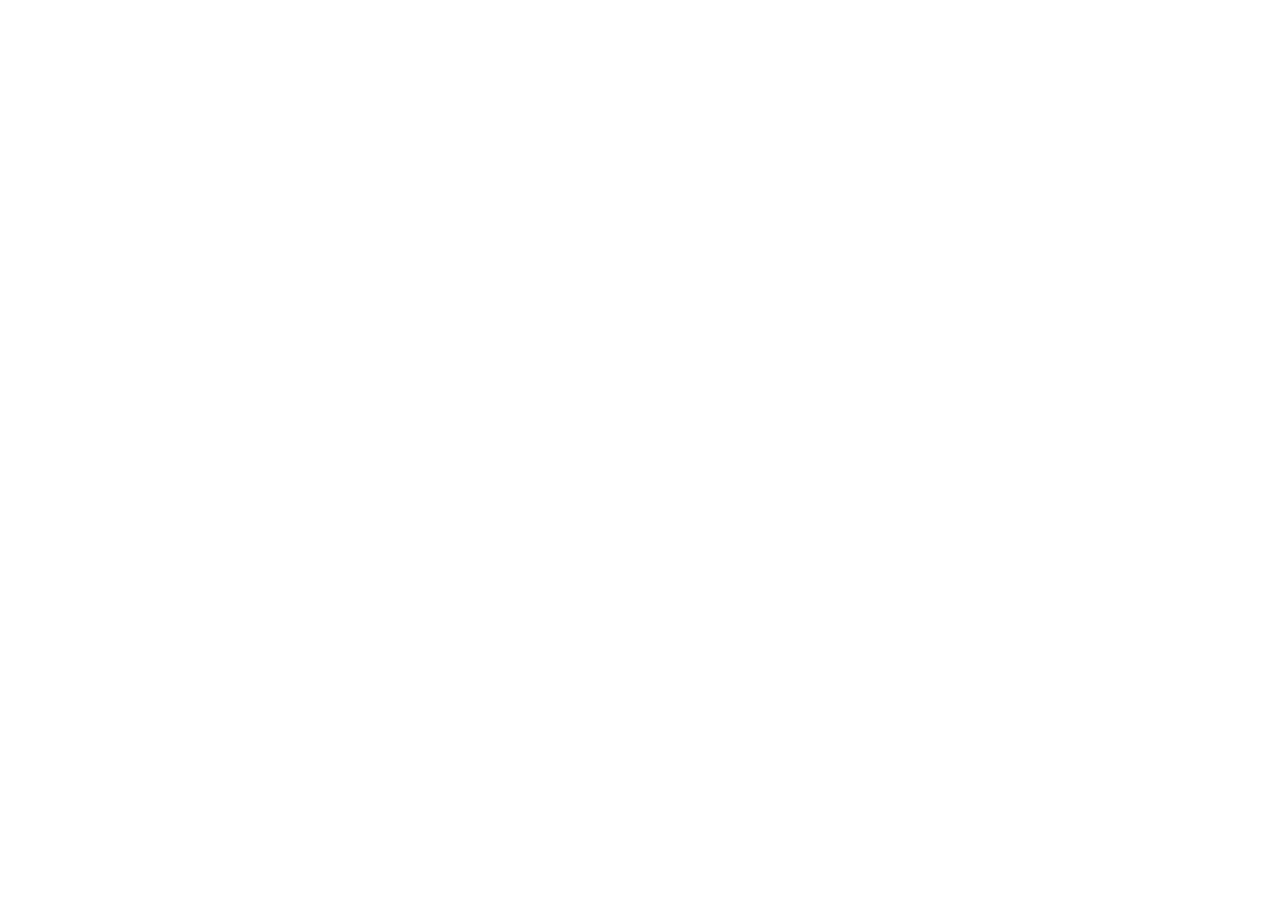
==== screen1.html @ b7ee843f "Add Lakeside dessert menu screen1.html" ====
<!doctype html><html lang="en"><head><meta charset="utf-8"><meta name="viewport" content="width=device-width,initial-scale=1"><title>Lakeside • Screen 1</title><link rel="stylesheet" href="style.css"></head><body><div id="stage"></div><script src="menu-data.js"></script><script src="app.js"></script></body></html>
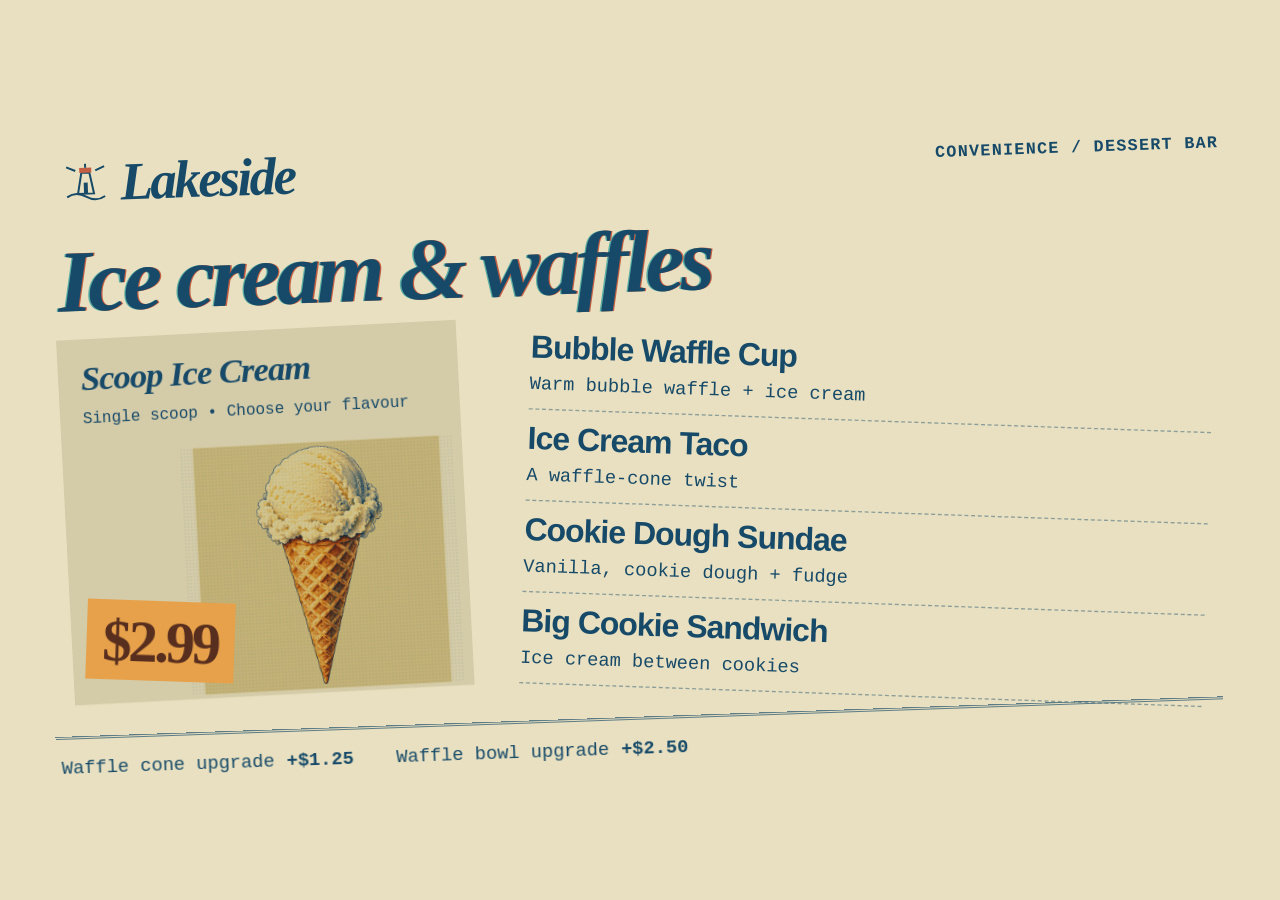
==== commit 747efc17: "Redesign dessert TV menus with Retro Parlour aesthetic" ====
--- a/screen1.html
+++ b/screen1.html
@@ -1 +1,15 @@
-<!doctype html><html lang="en"><head><meta charset="utf-8"><meta name="viewport" content="width=device-width,initial-scale=1"><title>Lakeside • Screen 1</title><link rel="stylesheet" href="style.css"></head><body><div id="stage"></div><script src="menu-data.js"></script><script src="app.js"></script></body></html>+<!doctype html>
+<html lang="en">
+<head>
+  <meta charset="utf-8">
+  <meta name="viewport" content="width=device-width,initial-scale=1">
+  <meta name="theme-color" content="#E8E0C0">
+  <title>Lakeside • Ice cream & waffles</title>
+  <link rel="stylesheet" href="style.css">
+</head>
+<body>
+  <div id="stage"></div>
+  <script src="menu-data.js"></script>
+  <script src="app.js"></script>
+</body>
+</html>
--- a/style.css
+++ b/style.css
@@ -0,0 +1,103 @@
+:root {
+  color-scheme: light;
+  --paper: #E8E0C0;
+  --ink: #174A69;
+  --panel: #D4CBA8;
+  --brick: #C45E43;
+  --seafoam: #5AADA3;
+  --ochre: #E6A14A;
+}
+
+* { box-sizing: border-box; }
+html, body {
+  width: 100%; height: 100%; margin: 0; overflow: hidden;
+  background: var(--paper); color: var(--ink);
+  font-family: Helvetica, Arial, sans-serif;
+}
+
+/* Compose at 1080p; app.js fits this entire canvas to either TV. */
+#stage {
+  position: absolute; width: 1920px; height: 1080px;
+  padding: 64px 80px; overflow: hidden; transform-origin: top left;
+  background: var(--paper); display: grid;
+  grid-template-rows: 92px 140px minmax(0, 1fr) 76px; gap: 32px;
+}
+.topbar {
+  display: flex; align-items: center; justify-content: space-between;
+  padding: 0 12px; transform: rotate(-2deg);
+}
+.brand { display: flex; align-items: center; gap: 16px; }
+.beacon { flex: 0 0 auto; }
+.brandname {
+  font: italic 700 80px/.95 'Times New Roman', Times, serif;
+  letter-spacing: -4px;
+}
+.brandsub {
+  font: 700 25px/1.25 'Courier New', Courier, monospace;
+  letter-spacing: 2px;
+}
+.menu-heading {
+  align-self: center; margin: 0; padding-left: 6px;
+  font: italic 700 132px/1.1 'Times New Roman', Times, serif;
+  letter-spacing: -6px; text-shadow: 2px 0 var(--brick), -2px 0 var(--seafoam);
+  transform: rotate(-2deg);
+}
+.menu-heading span { white-space: nowrap; }
+.content {
+  display: grid; grid-template-columns: 600px minmax(0, 1fr);
+  gap: 80px; min-height: 0; padding: 0 18px;
+}
+.feature {
+  min-width: 0; position: relative; background: var(--panel);
+  padding: 30px 34px; transform: rotate(-3deg);
+}
+.feature-copy { position: relative; z-index: 2; }
+.feature h2 {
+  margin: 0; max-width: 520px;
+  font: italic 700 52px/1.15 'Times New Roman', Times, serif;
+  letter-spacing: -1.5px;
+}
+.feature p {
+  max-width: 520px; margin: 14px 0 0;
+  font: 400 24px/1.3 'Courier New', Courier, monospace;
+}
+.feature-art {
+  position: absolute; bottom: 6px; right: 14px; width: 410px; height: 370px;
+}
+.feature-art img {
+  display: block; width: 100%; height: 100%; object-fit: contain;
+  mix-blend-mode: multiply;
+}
+.screen2 .feature-art { height: 340px; }
+/* A printed halftone finish, kept away from the menu text. */
+.feature-art::after {
+  content: ''; position: absolute; inset: 0; pointer-events: none; opacity: .18;
+  background: radial-gradient(var(--ink) .7px, transparent 1px) 0 0 / 5px 5px;
+}
+.feature-price {
+  position: absolute; z-index: 3; left: 22px; bottom: 30px;
+  padding: 18px 24px 14px; color: #582E1E; background: var(--ochre);
+  font: 700 88px/1 'Times New Roman', Times, serif;
+  letter-spacing: -5px; transform: rotate(5deg);
+}
+.menu-list {
+  display: grid; grid-template-rows: repeat(4, minmax(0, 1fr));
+  min-width: 0; min-height: 0; padding: 0 10px; transform: rotate(2deg);
+}
+.menu-item {
+  min-width: 0; display: flex; flex-direction: column; justify-content: center;
+  padding: 15px 0; border-bottom: 2px dashed #174A6970;
+}
+.item-heading { display: flex; align-items: baseline; justify-content: space-between; gap: 24px; }
+.menu-item h2 {
+  margin: 0; font: 700 48px/1.08 Helvetica, Arial, sans-serif; letter-spacing: -1.5px;
+}
+.menu-item p { margin: 12px 0 0; font: 400 28px/1.3 'Courier New', Courier, monospace; }
+.item-price { flex: 0 0 auto; font: 700 44px/1 'Times New Roman', Times, serif; color: var(--brick); }
+.menu-footer {
+  display: flex; align-items: center; gap: 64px; margin: 0 4px; padding: 16px 8px 0;
+  border-top: 4px double var(--ink); transform: rotate(-2deg);
+  font: 400 28px/1.2 'Courier New', Courier, monospace;
+}
+.footer-item { display: flex; align-items: baseline; gap: 18px; }
+.footer-price { white-space: nowrap; font-weight: 700; }
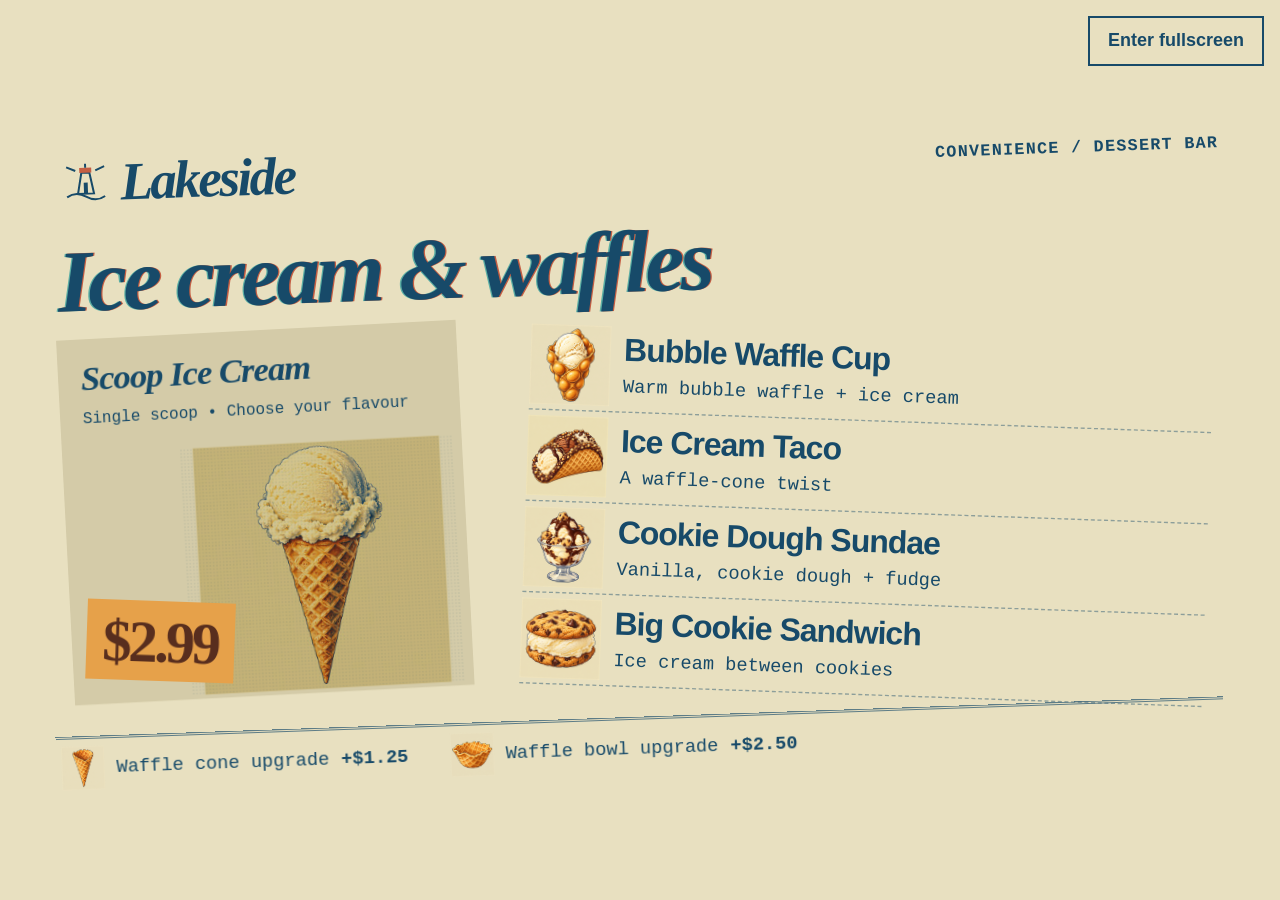
==== commit 0a251833: "Add fullscreen controls and viewport-aware TV scaling" ====
--- a/screen1.html
+++ b/screen1.html
@@ -9,6 +9,7 @@
 </head>
 <body>
   <div id="stage"></div>
+  <button id="fullscreen-toggle" class="fullscreen-toggle" type="button" hidden>Enter fullscreen</button>
   <script src="menu-data.js"></script>
   <script src="app.js"></script>
 </body>
--- a/style.css
+++ b/style.css
@@ -17,11 +17,25 @@
 
 /* Compose at 1080p; app.js fits this entire canvas to either TV. */
 #stage {
-  position: absolute; width: 1920px; height: 1080px;
+  position: fixed; top: 0; left: 0; width: 1920px; height: 1080px;
   padding: 64px 80px; overflow: hidden; transform-origin: top left;
   background: var(--paper); display: grid;
   grid-template-rows: 92px 140px minmax(0, 1fr) 76px; gap: 32px;
 }
+/* Keep setup controls outside the scaled menu, including on smaller TV viewports. */
+.fullscreen-toggle {
+  position: fixed; top: 16px; right: 16px; z-index: 10;
+  padding: 12px 18px; border: 2px solid var(--ink);
+  background: var(--paper); color: var(--ink);
+  font: 700 18px/1.2 Helvetica, Arial, sans-serif;
+  cursor: pointer; opacity: 0; pointer-events: none;
+}
+.fullscreen-toggle.is-visible, .fullscreen-toggle:hover, .fullscreen-toggle:focus-visible {
+  opacity: 1; pointer-events: auto;
+}
+.fullscreen-toggle:focus-visible { outline: 3px solid var(--brick); outline-offset: 4px; }
+.fullscreen-toggle[hidden] { display: none; }
+::backdrop { background: var(--paper); }
 .topbar {
   display: flex; align-items: center; justify-content: space-between;
   padding: 0 12px; transform: rotate(-2deg);
@@ -67,6 +81,8 @@
 .feature-art img {
   display: block; width: 100%; height: 100%; object-fit: contain;
   mix-blend-mode: multiply;
+  transform-origin: 50% 80%;
+  animation: dessert-rock 7s ease-in-out infinite;
 }
 .screen2 .feature-art { height: 340px; }
 /* A printed halftone finish, kept away from the menu text. */
@@ -85,8 +101,23 @@
   min-width: 0; min-height: 0; padding: 0 10px; transform: rotate(2deg);
 }
 .menu-item {
-  min-width: 0; display: flex; flex-direction: column; justify-content: center;
-  padding: 15px 0; border-bottom: 2px dashed #174A6970;
+  min-width: 0; display: flex; align-items: center; gap: 20px;
+  padding: 10px 0; border-bottom: 2px dashed #174A6970;
+}
+.item-copy { flex: 1; min-width: 0; }
+.item-art { display: block; flex: 0 0 120px; width: 120px; height: 120px; object-fit: contain; mix-blend-mode: multiply; }
+.dessert-wobble { transform-origin: 50% 80%; animation: dessert-rock 7s ease-in-out infinite; }
+.menu-item:nth-child(2) .item-art { animation-delay: -1.8s; }
+.menu-item:nth-child(3) .item-art { animation-delay: -3.6s; }
+.menu-item:nth-child(4) .item-art { animation-delay: -5.4s; }
+.footer-art { flex: 0 0 64px; width: 64px; height: 64px; object-fit: contain; mix-blend-mode: multiply; animation-delay: -2.7s; }
+.footer-item:nth-child(2) .footer-art { animation-delay: -4.5s; }
+@keyframes dessert-rock {
+  0%, 100% { transform: rotate(-2deg); }
+  50% { transform: rotate(2deg); }
+}
+@media (prefers-reduced-motion: reduce) {
+  .dessert-wobble, .feature-art img { animation: none; }
 }
 .item-heading { display: flex; align-items: baseline; justify-content: space-between; gap: 24px; }
 .menu-item h2 {
@@ -99,5 +130,5 @@
   border-top: 4px double var(--ink); transform: rotate(-2deg);
   font: 400 28px/1.2 'Courier New', Courier, monospace;
 }
-.footer-item { display: flex; align-items: baseline; gap: 18px; }
+.footer-item { display: flex; align-items: center; gap: 18px; }
 .footer-price { white-space: nowrap; font-weight: 700; }
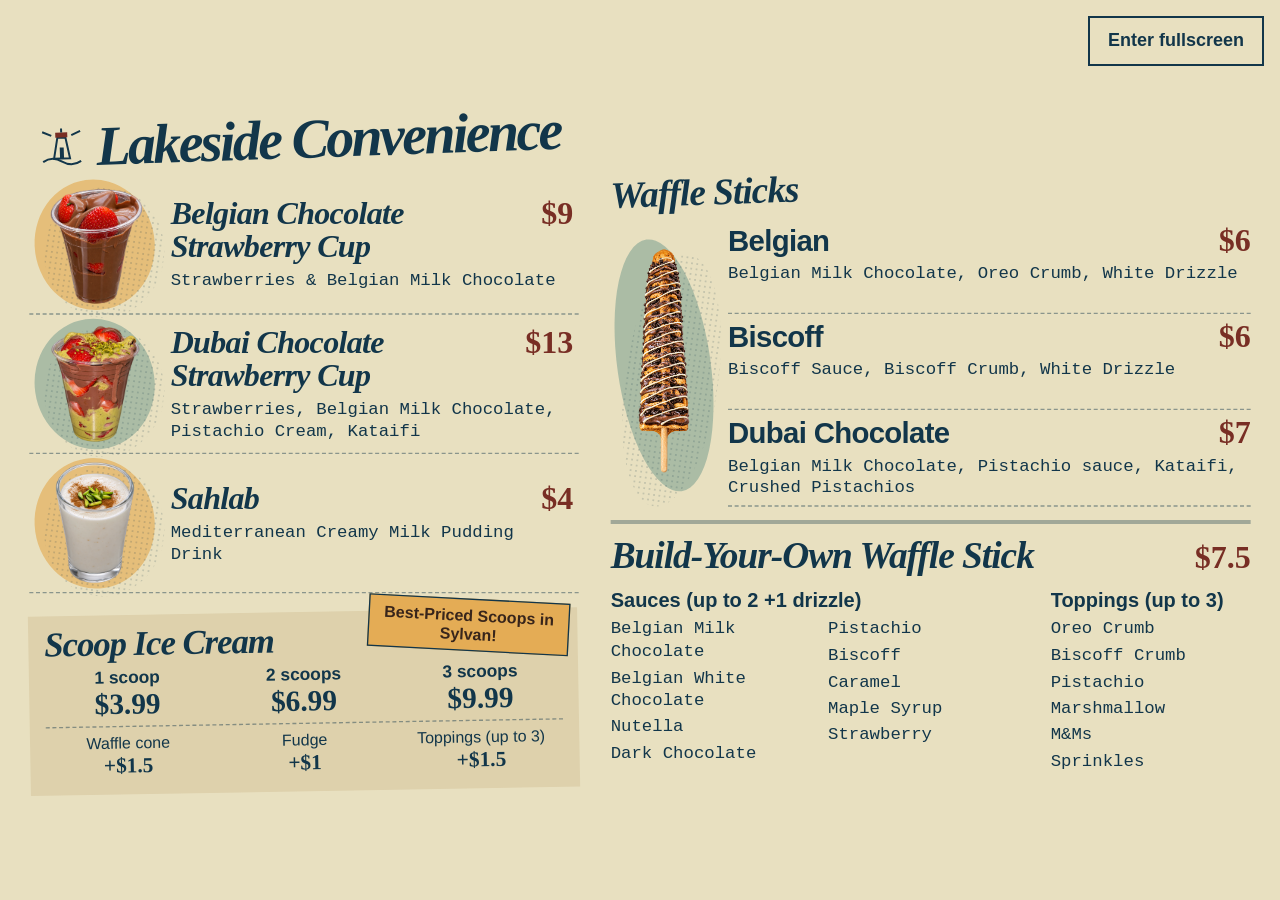
==== commit 9bab0ce2: "Build four-section TV menu with product photos and scoop pricing" ====
--- a/screen1.html
+++ b/screen1.html
@@ -4,7 +4,7 @@
   <meta charset="utf-8">
   <meta name="viewport" content="width=device-width,initial-scale=1">
   <meta name="theme-color" content="#E8E0C0">
-  <title>Lakeside • Ice cream & waffles</title>
+  <title>Lakeside • Cups, Sahlab, scoops &amp; waffle sticks</title>
   <link rel="stylesheet" href="style.css">
 </head>
 <body>
--- a/style.css
+++ b/style.css
@@ -1,11 +1,14 @@
 :root {
   color-scheme: light;
   --paper: #E8E0C0;
-  --ink: #174A69;
-  --panel: #D4CBA8;
-  --brick: #C45E43;
-  --seafoam: #5AADA3;
-  --ochre: #E6A14A;
+  /* High-contrast TV palette; keep text pairs at or above 7:1. */
+  --ink: #12364A;
+  --panel: #DED1AC;
+  --brick: #782E24;
+  --seafoam: #397A73;
+  --ochre: #E4AC55;
+  --price-ink: #38251B;
+  --rule: #12364A70;
 }
 
 * { box-sizing: border-box; }
@@ -38,22 +41,18 @@
 ::backdrop { background: var(--paper); }
 .topbar {
   display: flex; align-items: center; justify-content: space-between;
-  padding: 0 12px; transform: rotate(-2deg);
+  padding: 0 12px; transform: translateY(-12px) rotate(-2deg);
 }
 .brand { display: flex; align-items: center; gap: 16px; }
 .beacon { flex: 0 0 auto; }
 .brandname {
-  font: italic 700 80px/.95 'Times New Roman', Times, serif;
+  font: italic 700 84px/.95 'Times New Roman', Times, serif;
   letter-spacing: -4px;
-}
-.brandsub {
-  font: 700 25px/1.25 'Courier New', Courier, monospace;
-  letter-spacing: 2px;
 }
 .menu-heading {
   align-self: center; margin: 0; padding-left: 6px;
   font: italic 700 132px/1.1 'Times New Roman', Times, serif;
-  letter-spacing: -6px; text-shadow: 2px 0 var(--brick), -2px 0 var(--seafoam);
+  letter-spacing: -6px; text-shadow: 1px 0 var(--brick), -1px 0 var(--seafoam);
   transform: rotate(-2deg);
 }
 .menu-heading span { white-space: nowrap; }
@@ -92,7 +91,7 @@
 }
 .feature-price {
   position: absolute; z-index: 3; left: 22px; bottom: 30px;
-  padding: 18px 24px 14px; color: #582E1E; background: var(--ochre);
+  padding: 18px 24px 14px; color: var(--price-ink); background: var(--ochre);
   font: 700 88px/1 'Times New Roman', Times, serif;
   letter-spacing: -5px; transform: rotate(5deg);
 }
@@ -102,7 +101,7 @@
 }
 .menu-item {
   min-width: 0; display: flex; align-items: center; gap: 20px;
-  padding: 10px 0; border-bottom: 2px dashed #174A6970;
+  padding: 10px 0; border-bottom: 2px dashed var(--rule);
 }
 .item-copy { flex: 1; min-width: 0; }
 .item-art { display: block; flex: 0 0 120px; width: 120px; height: 120px; object-fit: contain; mix-blend-mode: multiply; }
@@ -132,3 +131,104 @@
 }
 .footer-item { display: flex; align-items: center; gap: 18px; }
 .footer-price { white-space: nowrap; font-weight: 700; }
+
+/* Screen 1: four departments, with product photography kept in natural color. */
+.visually-hidden {
+  position: absolute; width: 1px; height: 1px; padding: 0; margin: -1px;
+  overflow: hidden; clip-path: inset(50%); white-space: nowrap; border: 0;
+}
+#stage.screen1 {
+  padding: 28px 44px;
+  grid-template-rows: 80px minmax(0, 1fr); gap: 20px;
+}
+.menu-quadrants {
+  display: grid; grid-template-columns: 824px minmax(0, 1fr);
+  gap: 48px;
+  min-width: 0; min-height: 0;
+}
+.menu-column { display: grid; min-width: 0; min-height: 0; gap: 28px; }
+.left-menu-column { grid-template-rows: minmax(0, 7fr) minmax(0, 3fr); }
+.right-menu-column { grid-template-rows: 490px minmax(0, 1fr); }
+.menu-quadrants section { min-width: 0; min-height: 0; }
+.menu-quadrants p { margin: 0; font: 400 26px/1.25 'Courier New', Courier, monospace; }
+.section-title {
+  margin: 0; font: italic 700 56px/1.1 'Times New Roman', Times, serif;
+  letter-spacing: -1.5px;
+}
+.product-photo {
+  display: block; object-fit: contain; mix-blend-mode: normal;
+  transform: scale(var(--photo-scale, 1.06)); transform-origin: 50% 80%;
+  animation: photo-sway 10s ease-in-out infinite;
+}
+.photo-backdrop { position: relative; isolation: isolate; min-height: 0; }
+.photo-backdrop::before, .photo-backdrop::after {
+  content: ''; position: absolute; z-index: -1; pointer-events: none;
+  left: 50%; top: 50%; width: 220px; height: 90%; border-radius: 50%;
+}
+.photo-backdrop::before { background: var(--ochre); opacity: .65; transform: translate(-50%, -50%) rotate(-8deg); }
+.photo-backdrop::after {
+  background: radial-gradient(var(--ink) 1px, transparent 1.2px) 0 0 / 8px 8px;
+  opacity: .16; transform: translate(-42%, -44%) rotate(8deg);
+}
+.refreshment-row:nth-child(2) .photo-backdrop::before { background: var(--seafoam); opacity: .35; }
+.refreshment-photo-space::before, .refreshment-photo-space::after { width: 180px; height: 196px; }
+.waffle-photo-space::before, .waffle-photo-space::after { width: 140px; }
+.waffle-photo-space::before { background: var(--seafoam); opacity: .35; }
+@keyframes photo-sway {
+  0%, 100% { transform: scale(var(--photo-scale, 1.06)) rotate(-1.2deg); }
+  50% { transform: scale(var(--photo-scale, 1.06)) rotate(1.2deg); }
+}
+.refreshments-section { display: grid; grid-template-rows: repeat(3, minmax(0, 1fr)); }
+.refreshment-row {
+  display: grid; grid-template-columns: 180px minmax(0, 1fr); gap: 24px;
+  align-items: center; padding: 12px 8px; border-bottom: 2px dashed var(--rule);
+  min-width: 0; min-height: 0;
+}
+.refreshment-copy { min-width: 0; }
+.refreshment-copy h2 {
+  margin: 0; font: italic 700 48px/1.04 'Times New Roman', Times, serif;
+  letter-spacing: -1px;
+}
+.refreshment-copy p { margin-top: 10px; }
+.cup-price { font: 700 48px/1 'Times New Roman', Times, serif; color: var(--brick); white-space: nowrap; }
+.menu-quadrants .item-price { font-size: 48px; }
+.refreshment-photo-space { height: 180px; }
+.refreshment-photo { width: 100%; height: 100%; }
+/* Compensate for the transparent headroom in the Belgian cup cutout. */
+.refreshment-photo-0 { --photo-scale: 1.2; transform-origin: center bottom; animation-delay: -1s; }
+.refreshment-photo-1 { animation-delay: -4s; }
+.refreshment-photo-2 { animation-delay: -8s; }
+.waffle-section { display: grid; grid-template-rows: auto minmax(0, 1fr); gap: 12px; }
+.waffle-section > .section-title { transform: rotate(-2deg); transform-origin: left center; }
+.waffle-menu { display: grid; grid-template-columns: 160px minmax(0, 1fr); gap: 16px; min-height: 0; }
+.waffle-photo { width: 100%; height: 100%; min-height: 0; animation-delay: -6s; }
+.waffle-options { list-style: none; padding: 0; margin: 0; display: grid; grid-template-rows: repeat(3, 1fr); gap: 10px; }
+.waffle-options li { padding-bottom: 10px; border-bottom: 2px dashed var(--rule); }
+.option-heading { display: flex; justify-content: space-between; align-items: baseline; gap: 24px; }
+.option-heading > h2, .option-heading > h3 { min-width: 0; }
+.waffle-options h3 { margin: 0; font: 700 44px/1.1 Helvetica, Arial, sans-serif; letter-spacing: -1px; }
+.waffle-options p { margin-top: 8px; }
+.scoops-section { position: relative; padding: 14px 24px; background: var(--panel); transform: rotate(-1deg); }
+.scoops-section .section-title { font-size: 52px; }
+.menu-quadrants .scoop-caption {
+  position: absolute; top: -16px; right: 12px; width: 302px; margin: 0;
+  padding: 10px 14px; border: 2px solid var(--ink); background: var(--ochre);
+  color: var(--price-ink); font: 700 24px/1.15 Helvetica, Arial, sans-serif;
+  text-align: center; transform: rotate(4deg);
+}
+.scoop-prices { display: grid; grid-template-columns: repeat(3, minmax(0, 1fr)); gap: 18px; margin: 8px 0 10px; text-align: center; }
+.scoop-prices dt { font: 700 26px/1.15 Helvetica, Arial, sans-serif; }
+.scoop-prices dd { margin: 3px 0 0; }
+.scoop-price { font: 700 44px/1 'Times New Roman', Times, serif; color: var(--ink); white-space: nowrap; }
+.scoop-addons { display: grid; grid-template-columns: repeat(3, minmax(0, 1fr)); gap: 18px; padding: 10px 0 0; margin: 0; list-style: none; border-top: 2px dashed var(--rule); text-align: center; }
+.scoop-addons li { display: grid; gap: 3px; font: 400 24px/1.15 Helvetica, Arial, sans-serif; }
+.scoop-addon-price { font: 700 32px/1 'Times New Roman', Times, serif; color: var(--ink); white-space: nowrap; }
+.build-section { border-top: 4px double var(--ink); padding-top: 18px; }
+.customization-lists { display: grid; grid-template-columns: minmax(0, 1fr) 300px; gap: 32px; margin-top: 18px; }
+.customization-lists h3 { margin: 0 0 10px; font: 700 30px/1.15 Helvetica, Arial, sans-serif; }
+.customization-lists ul { list-style: none; padding: 0; margin: 0; font: 400 26px/1.3 'Courier New', Courier, monospace; }
+.customization-lists li { break-inside: avoid; margin-bottom: 6px; }
+.sauce-list { columns: 2; column-gap: 24px; }
+@media (prefers-reduced-motion: reduce) {
+  .product-photo { animation: none; }
+}
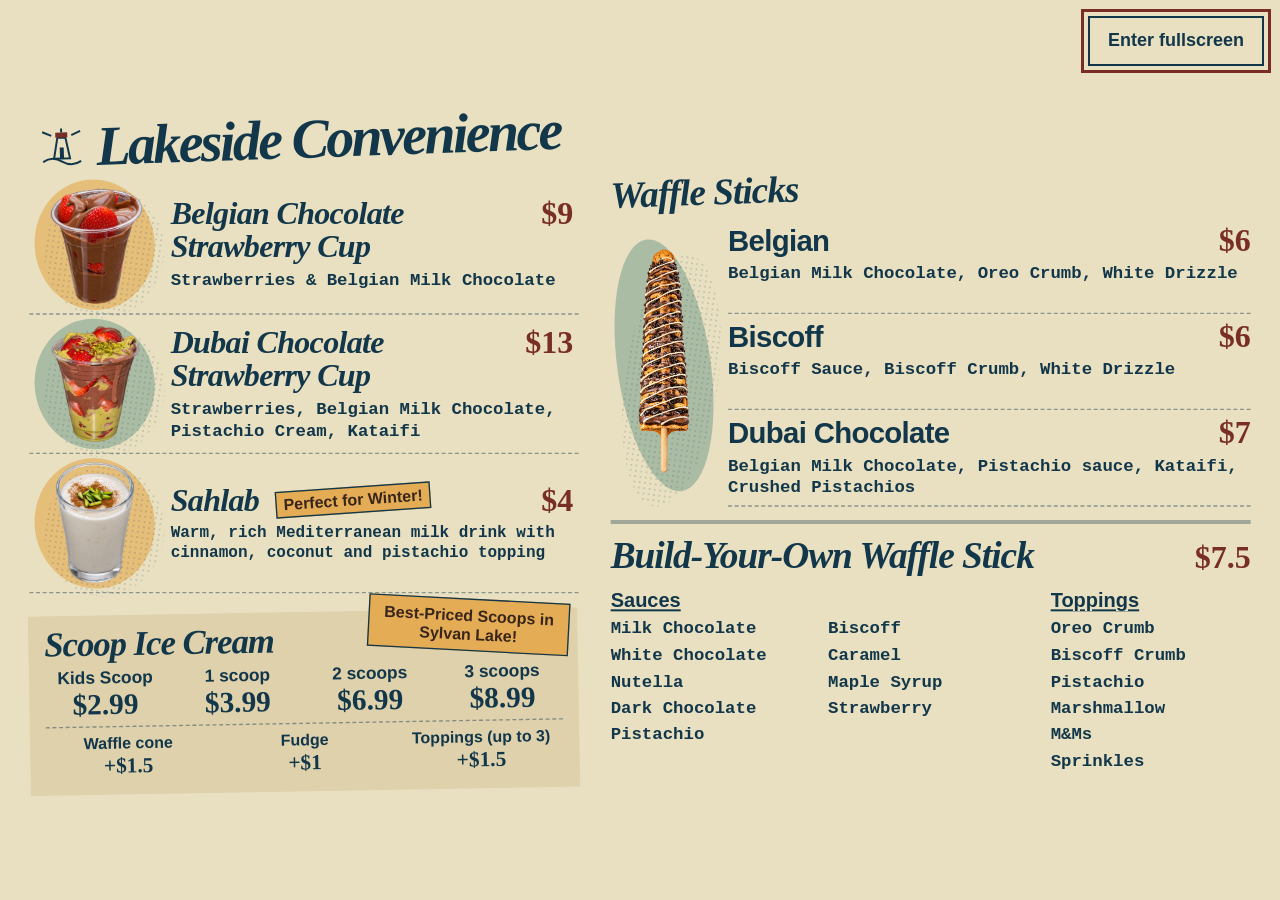
==== commit e101160c: "Add a remote-friendly home screen for independent TV menus" ====
--- a/screen1.html
+++ b/screen1.html
@@ -9,8 +9,8 @@
 </head>
 <body>
   <div id="stage"></div>
-  <button id="fullscreen-toggle" class="fullscreen-toggle" type="button" hidden>Enter fullscreen</button>
-  <script src="menu-data.js"></script>
+  <button id="fullscreen-toggle" class="fullscreen-toggle" autofocus type="button" hidden>Enter fullscreen</button>
+  <script src="screen1-data.js"></script>
   <script src="app.js"></script>
 </body>
 </html>
--- a/style.css
+++ b/style.css
@@ -72,7 +72,7 @@
 }
 .feature p {
   max-width: 520px; margin: 14px 0 0;
-  font: 400 24px/1.3 'Courier New', Courier, monospace;
+  font: 700 24px/1.3 'Courier New', Courier, monospace;
 }
 .feature-art {
   position: absolute; bottom: 6px; right: 14px; width: 410px; height: 370px;
@@ -122,12 +122,12 @@
 .menu-item h2 {
   margin: 0; font: 700 48px/1.08 Helvetica, Arial, sans-serif; letter-spacing: -1.5px;
 }
-.menu-item p { margin: 12px 0 0; font: 400 28px/1.3 'Courier New', Courier, monospace; }
+.menu-item p { margin: 12px 0 0; font: 700 28px/1.3 'Courier New', Courier, monospace; }
 .item-price { flex: 0 0 auto; font: 700 44px/1 'Times New Roman', Times, serif; color: var(--brick); }
 .menu-footer {
   display: flex; align-items: center; gap: 64px; margin: 0 4px; padding: 16px 8px 0;
   border-top: 4px double var(--ink); transform: rotate(-2deg);
-  font: 400 28px/1.2 'Courier New', Courier, monospace;
+  font: 700 28px/1.2 'Courier New', Courier, monospace;
 }
 .footer-item { display: flex; align-items: center; gap: 18px; }
 .footer-price { white-space: nowrap; font-weight: 700; }
@@ -150,7 +150,7 @@
 .left-menu-column { grid-template-rows: minmax(0, 7fr) minmax(0, 3fr); }
 .right-menu-column { grid-template-rows: 490px minmax(0, 1fr); }
 .menu-quadrants section { min-width: 0; min-height: 0; }
-.menu-quadrants p { margin: 0; font: 400 26px/1.25 'Courier New', Courier, monospace; }
+.menu-quadrants p { margin: 0; font: 700 26px/1.25 'Courier New', Courier, monospace; }
 .section-title {
   margin: 0; font: italic 700 56px/1.1 'Times New Roman', Times, serif;
   letter-spacing: -1.5px;
@@ -190,6 +190,7 @@
   letter-spacing: -1px;
 }
 .refreshment-copy p { margin-top: 10px; }
+.refreshment-copy .drink-description { font-size: 24px; }
 .cup-price { font: 700 48px/1 'Times New Roman', Times, serif; color: var(--brick); white-space: nowrap; }
 .menu-quadrants .item-price { font-size: 48px; }
 .refreshment-photo-space { height: 180px; }
@@ -210,25 +211,47 @@
 .waffle-options p { margin-top: 8px; }
 .scoops-section { position: relative; padding: 14px 24px; background: var(--panel); transform: rotate(-1deg); }
 .scoops-section .section-title { font-size: 52px; }
-.menu-quadrants .scoop-caption {
-  position: absolute; top: -16px; right: 12px; width: 302px; margin: 0;
-  padding: 10px 14px; border: 2px solid var(--ink); background: var(--ochre);
+.menu-quadrants .menu-sticker {
+  border: 2px solid var(--ink); background: var(--ochre);
   color: var(--price-ink); font: 700 24px/1.15 Helvetica, Arial, sans-serif;
-  text-align: center; transform: rotate(4deg);
-}
-.scoop-prices { display: grid; grid-template-columns: repeat(3, minmax(0, 1fr)); gap: 18px; margin: 8px 0 10px; text-align: center; }
+  text-align: center;
+}
+.winter-sticker {
+  align-self: center; margin-right: auto; padding: 4px 10px;
+  white-space: nowrap; transform: rotate(-4deg);
+}
+.scoop-caption {
+  position: absolute; top: -16px; right: 12px; width: 302px;
+  padding: 10px 14px; transform: rotate(4deg);
+}
+.scoop-prices { display: grid; grid-auto-flow: column; grid-auto-columns: minmax(0, 1fr); gap: 18px; margin: 8px 0 10px; text-align: center; }
 .scoop-prices dt { font: 700 26px/1.15 Helvetica, Arial, sans-serif; }
 .scoop-prices dd { margin: 3px 0 0; }
 .scoop-price { font: 700 44px/1 'Times New Roman', Times, serif; color: var(--ink); white-space: nowrap; }
 .scoop-addons { display: grid; grid-template-columns: repeat(3, minmax(0, 1fr)); gap: 18px; padding: 10px 0 0; margin: 0; list-style: none; border-top: 2px dashed var(--rule); text-align: center; }
-.scoop-addons li { display: grid; gap: 3px; font: 400 24px/1.15 Helvetica, Arial, sans-serif; }
+.scoop-addons li { display: grid; gap: 3px; font: 700 24px/1.15 Helvetica, Arial, sans-serif; }
 .scoop-addon-price { font: 700 32px/1 'Times New Roman', Times, serif; color: var(--ink); white-space: nowrap; }
 .build-section { border-top: 4px double var(--ink); padding-top: 18px; }
 .customization-lists { display: grid; grid-template-columns: minmax(0, 1fr) 300px; gap: 32px; margin-top: 18px; }
-.customization-lists h3 { margin: 0 0 10px; font: 700 30px/1.15 Helvetica, Arial, sans-serif; }
-.customization-lists ul { list-style: none; padding: 0; margin: 0; font: 400 26px/1.3 'Courier New', Courier, monospace; }
+.customization-lists h3 {
+  margin: 0 0 10px;
+  font: 700 30px/1.15 Helvetica, Arial, sans-serif;
+  text-decoration: underline;
+  text-underline-offset: 0.14em;
+}
+.customization-lists ul { list-style: none; padding: 0; margin: 0; font: 700 26px/1.3 'Courier New', Courier, monospace; }
 .customization-lists li { break-inside: avoid; margin-bottom: 6px; }
 .sauce-list { columns: 2; column-gap: 24px; }
 @media (prefers-reduced-motion: reduce) {
   .product-photo { animation: none; }
 }
+
+body.launcher { overflow: auto; }
+.launcher main { max-width: 64rem; margin: auto; padding: 6vh 5vw; }
+.launcher header { font: bold italic clamp(1.6rem, 3vw, 3rem) Georgia, serif; padding-bottom: .5em; border-bottom: 5px double; }
+.launcher h1 { font: bold italic clamp(2.4rem, 5vw, 5rem) Georgia, serif; margin: .55em 0; }
+.launcher nav { display: grid; gap: 1rem; }
+.launcher a { display: flex; gap: 1em; align-items: center; color: var(--ink); background: var(--panel); padding: .4em .7em; border: 2px solid; text-decoration: none; font-size: clamp(1.3rem, 3vw, 2.6rem); font-weight: bold; }
+.launcher a:focus { outline: 4px solid var(--ink); outline-offset: 3px; background: var(--ochre); }
+.launcher img { width: 3em; height: 3em; object-fit: contain; }
+.launcher p { font-size: clamp(1rem, 2vw, 1.6rem); }
